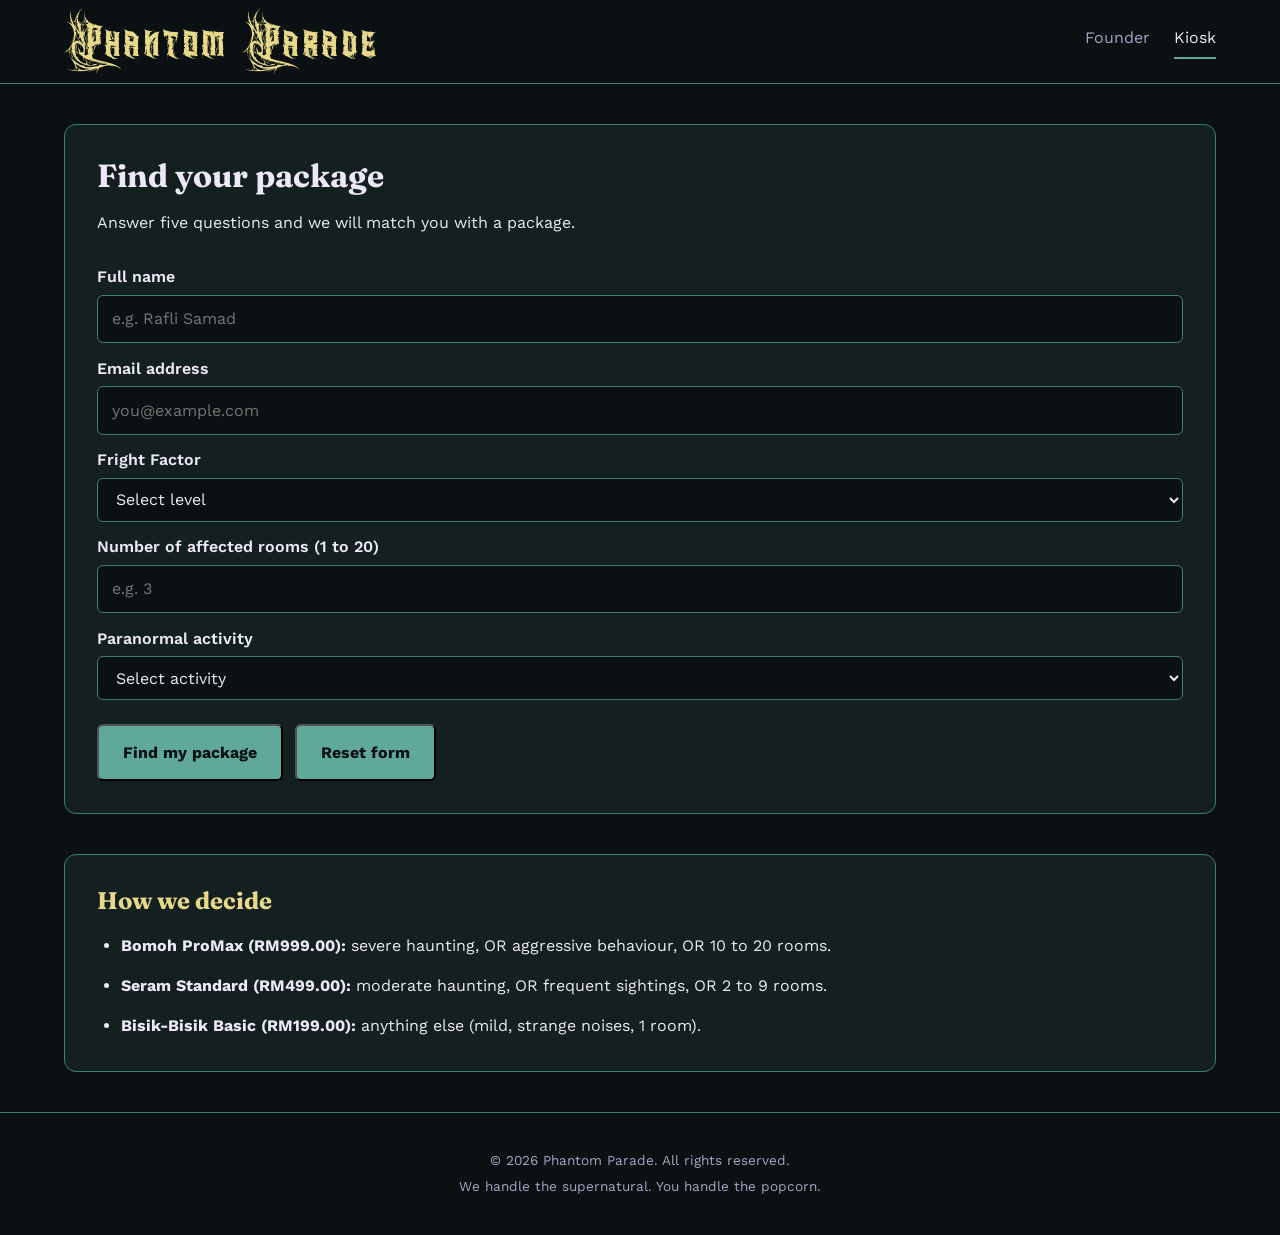
==== recommender.html @ 706d47e7 "Add files via upload" ====
<!DOCTYPE html>
<html lang="en">
<head>
  <meta charset="UTF-8">
  <meta name="viewport" content="width=device-width, initial-scale=1">
  <title>Phantom Parade | Package Recommender</title>
  <link rel="preconnect" href="https://fonts.googleapis.com">
  <link href="https://fonts.googleapis.com/css2?family=Fraunces:wght@600;700&family=Work+Sans:wght@400;600;700&display=swap" rel="stylesheet">
  <link rel="stylesheet" href="style.css">
  <link rel="icon" type="image/svg+xml" href="favicon/ghost.svg">
</head>
<body>
  <header class="nav">
    <a class="logo" href="index.html">Phantom Parade</a>
    <nav>
      <a href="index.html">Founder</a>
      <a href="recommender.html" class="active">Kiosk</a>
    </nav>
  </header>

  <main>
    <section class="panel recommender-layout">
      <h1>Find your package</h1>
      <p>Answer five questions and we will match you with a package.</p>

      <form id="hauntForm" novalidate>
        <label for="fullName">Full name</label>
        <input type="text" id="fullName" placeholder="e.g. Rafli Samad">

        <label for="email">Email address</label>
        <input type="email" id="email" placeholder="you@example.com">

        <label for="level">Fright Factor</label>
        <select id="level">
          <option value="">Select level</option>
          <option value="mild">Mild</option>
          <option value="moderate">Moderate</option>
          <option value="severe">Severe</option>
        </select>

        <label for="rooms">Number of affected rooms (1 to 20)</label>
        <input type="number" id="rooms" min="1" max="20" step="1" placeholder="e.g. 3">

        <label for="activity">Paranormal activity</label>
        <select id="activity">
          <option value="">Select activity</option>
          <option value="noises">Strange noises</option>
          <option value="sightings">Frequent sightings</option>
          <option value="aggressive">Aggressive behaviour</option>
        </select>

        <div class="actions">
          <button type="submit" class="btn">Find my package</button>
          <button type="reset" class="btn secondary">Reset form</button>
        </div>
      </form>
    </section>

    <section id="result" class="panel result" hidden aria-live="polite"></section>
    <section class="panel rules">
      <h2>How we decide</h2>
      <ul>
        <li><strong>Bomoh ProMax (RM999.00):</strong> severe haunting, OR aggressive behaviour, OR 10 to 20 rooms.</li>
        <li><strong>Seram Standard (RM499.00):</strong> moderate haunting, OR frequent sightings, OR 2 to 9 rooms.</li>
        <li><strong>Bisik-Bisik Basic (RM199.00):</strong> anything else (mild, strange noises, 1 room).</li>
      </ul>
    </section>
  </main>

  <div id="jumpscare" class="jumpscare" hidden aria-hidden="true">
    <img src="images/ghost.jpg" alt="">
  </div>
  <audio id="scareSound" src="audio/scary.mp3" preload="auto"></audio>

    <footer>
    <p>&copy; 2026 Phantom Parade. All rights reserved.</p>
    <p>We handle the supernatural. You handle the popcorn.</p>
  </footer>
  <script src="js/script.js"></script>
</body>
</html>
---- style.css ----
/* PHANTOM PARADE - GLOBAL SETTINGS*/

:root {
  --bg: #0B1112;
  --panel: #14201F;
  --panel-light: #1B2C29;
  --line: #3F7F73;
  --teal: #5FA89A;
  --light: #E8D98A;
  --text: #ECE8F7;
  --muted: #A9A2C4;
}

@font-face {
  font-family: "Parade";
  src: url("fonts/Heavytal.ttf") format("truetype");
  font-weight: 400;
  font-display: swap;
}

* {
  box-sizing: border-box;
  overscroll-behavior: none;
}

html {
  scroll-behavior: smooth;
}

body {
  margin: 0;
  background: var(--bg);
  color: var(--text);
  font-family: "Work Sans", system-ui, sans-serif;
  line-height: 1.6;
}

h1, h2, h3 {
  font-family: "Fraunces", Georgia, serif;
  line-height: 1.2;
}

a {
  color: var(--light);
  text-decoration: none;
}

button, input, select {
  font: inherit;
}

.recommender-layout {
  width: 90%;
  max-width: 1400px;
  margin: 2.5rem auto;
  display: flex;
  flex-direction: column;
  gap: .5rem;
  padding: 1.5rem 2rem;
  background: var(--panel);
  border: 1px solid var(--line);
  border-radius: 12px;
}

.recommender-layout h1 {
  margin: 0 0 .4rem;
  font-size: 2rem;
}

/* Description */
.recommender-layout > p {
  margin: 0 0 .5rem;
}

/* Form spacing */
.recommender-layout label {
  margin: .8rem 0 .3rem;
}

.recommender-layout input,
.recommender-layout select {
  padding: .65rem .85rem;
}

.rules {
  width: 90%;
  max-width: 1400px;
  margin: 0 auto 2.5rem;
  padding: 2rem;
}

.rules h2 {
  color: var(--light);
  margin-top: 0;
  margin-bottom: 1rem;
}

.rules ul {
  padding-left: 1.5rem;
  margin-bottom: 0;
}

.rules li {
  margin-bottom: .8rem;
  line-height: 1.7;
}

.rules li:last-child {
  margin-bottom: 0;
}

/* Navigation */
.nav {
  display: flex;
  justify-content: space-between;
  align-items: center;
  flex-wrap: wrap;
  gap: 1rem;
  padding: 1rem 5%;
  background: var(--bg);
  border-bottom: 1px solid var(--line);
}

.logo {
  font-family: "Parade", Georgia, serif;
  font-size: 2rem;
  color: var(--light);
  letter-spacing: .08em;
}

.nav nav {
  display: flex;
  gap: 1.5rem;
}

.nav nav a {
  color: var(--muted);
  padding-bottom: .4rem;
  transition: color .3s ease;
}

.nav nav a:hover,
.nav nav a.active {
  color: var(--text);
  border-bottom: 2px solid var(--teal);
}

/* Hero Slider */
.hero {
  position: relative;
  width: 100%;
  aspect-ratio: 16 / 5;
  min-height: 0px;
  max-height: none;
  margin-bottom: 3rem;
  overflow: hidden;
  background: var(--panel);
}

.slide {
  position: absolute;
  inset: 0;
  opacity: 0;
  pointer-events: none;
  transition: opacity 1s ease;
}

.slide.active {
  opacity: 1;
  pointer-events: auto;
}

.slide img {
  width: 100%;
  height: 100%;
  object-fit: cover;
  display: block;
}

.slide-buttons {
  position: absolute;
  left: 20%;
  top: 80%;                 
  display: flex;
  gap: 1rem;
}

html { 
  scroll-behavior: smooth; 
}

/* Slider arrows */
.arrow {
  position: absolute;
  top: 50%;
  transform: translateY(-50%);
  z-index: 2;
  width: 44px;
  height: 44px;
  border: 1px solid var(--light);
  border-radius: 50%;
  background: rgba(11, 17, 18, .65);
  color: var(--light);
  font-size: 1.1rem;
  cursor: pointer;
  transition: background .3s, color .3s;
}

.arrow:hover {
  background: var(--light);
  color: var(--bg);
}

.prev {
  left: 20px;
}

.next {
  right: 20px;
}

/* Slider dots */
.dots {
  position: absolute;
  bottom: 16px;
  left: 50%;
  transform: translateX(-50%);
  display: flex;
  gap: .6rem;
  z-index: 2;
}

.dots button {
  width: 11px;
  height: 11px;
  padding: 0;
  border: 1px solid var(--light);
  border-radius: 50%;
  background: transparent;
  cursor: pointer;
}

.dots button.active {
  background: var(--light);
}

/*Main Layout */
.layout {
  max-width: 1350px;
  margin: 0 auto;
  padding: 0 2rem 4rem;
  display: grid;
  grid-template-columns: 300px minmax(0, 1fr);
  gap: 2.5rem;
  align-items: start;
}

.founder {
  position: sticky;
  top: 2rem;
  padding: 1.5rem;
  background: var(--panel);
  border: 1px solid var(--line);
  border-radius: 14px;
  text-align: center;
}

.founder-image {
  margin-bottom: 1.5rem;
}

.portrait {
  display: block;
  width: 100%;
  aspect-ratio: 1 / 1;
  object-fit: cover;
  border: 3px solid var(--teal);
  border-radius: 12px;
}

.eyebrow {
  color: var(--teal);
  font-size: .72rem;
  font-weight: 700;
  letter-spacing: .15em;
  text-transform: uppercase;
}

.profile h1 {
  font-size: 1.8rem;
  margin: .5rem 0;
  color: var(--light);
}

.role {
  color: var(--muted);
  font-size: .9rem;
  margin-bottom: 1.5rem;
}

.profile-details {
  border-top: 1px solid var(--line);
  padding-top: 1rem;
  text-align: left;
}

.detail {
  display: flex;
  flex-direction: column;
  gap: .15rem;
  margin-bottom: .9rem;
}

.detail span {
  color: var(--muted);
  font-size: .8rem;
}

.detail strong {
  font-size: .95rem;
}

.content {
  min-width: 0;
}

.panel {
  background: var(--panel);
  border: 1px solid var(--line);
  border-radius: 12px;
  padding: 2rem;
}

.introduction {
  margin-bottom: 3rem;
  padding: 2.5rem;
}

.introduction h2 {
  font-size: clamp(2rem, 4vw, 3.3rem);
  margin: .5rem 0 1rem;
}

.introduction h2 span {
  color: var(--light);
}

.introduction > p:not(.eyebrow) {
  max-width: 650px;
  color: var(--muted);
  margin-bottom: 1.8rem;
}

.btn {
  display: inline-flex;
  align-items: center;
  justify-content: center;
  gap: .8rem;
  padding: .85rem 1.5rem;
  background: var(--teal);
  color: var(--bg);
  border-radius: 6px;
  font-weight: 700;
  cursor: pointer;
  transition: background .3s ease,
              transform .3s ease;
}

.btn:hover {
  background: var(--light);
  transform: translateY(-3px);
}


/*PACKAGE SECTION */
.package-section {
  margin-bottom: 3rem;
}

.section-heading {
  margin-bottom: 1.5rem;
}

.section-heading h2 {
  font-size: 1.8rem;
  margin: .3rem 0;
}

.packages {
  display: grid;
  grid-template-columns: repeat(3, minmax(0, 1fr));
  gap: 1rem;
  align-items: stretch;
}

.package-card {
  position: relative;
  display: flex;
  flex-direction: column;
  min-height: 280px;
  padding: 1.5rem;
  overflow: hidden;
  transition: border-color .3s ease,
              box-shadow .3s ease;
}

.package-img {
  display: block;
  width: calc(100% + 3rem);
  height: 300px;                     
  margin: -1.5rem -1.5rem -2rem;      
  object-fit: cover;
  object-position: center;
  -webkit-mask-image: linear-gradient(to bottom, #000 55%, transparent 100%);
  mask-image: linear-gradient(to bottom, #000 55%, transparent 100%);
}

.package-number {
  position: absolute;
  top: 10px;
  right: 15px;
  font-family: "Fraunces", serif;
  font-size: 2.5rem;
  color: rgba(95, 168, 154, .15);
}

.package-type {
  color: var(--teal);
  font-size: .68rem;
  font-weight: 700;
  letter-spacing: .12em;
}

.package-card h3 {
  font-size: 1.35rem;
  margin: .4rem 0;
}

.price {
  color: var(--light);
  font-size: 1.9rem;
  font-weight: 700;
  margin: .5rem 0;
}

.price span {
  font-size: 1rem;
}

.package-divider {
  width: 100%;
  height: 1px;
  background: var(--line);
  margin: .8rem 0;
}

.package-card > p:not(.package-type):not(.price) {
  color: var(--muted);
  font-size: .9rem;
  flex-grow: 1;
}

.package-link {
  display: inline-block;
  margin-top: 1rem;
  font-size: .85rem;
  font-weight: 700;
  color: var(--light);
}

.package-link:hover {
  color: var(--teal);
}

.package-card.featured {
  background: var(--panel-light);
  border-color: var(--teal);
}

/* Shake Animation */
.package-card:hover {
  animation: shake .4s ease-in-out;
  border-color: rgba(255, 255, 255, .8);
  box-shadow:
    0 0 14px rgba(255, 255, 255, .25),
    0 0 35px rgba(95, 168, 154, .2),
    0 18px 36px -8px rgba(255, 255, 255, .15);
}

@keyframes shake {
  0% {
    transform: translate(0, 0) rotate(0);
  }
  20% {
    transform: translate(-3px, 1px) rotate(-1deg);
  }
  40% {
    transform: translate(3px, -1px) rotate(1deg);
  }
  60% {
    transform: translate(-2px, 1px) rotate(-.6deg);
  }
  80% {
    transform: translate(2px, -1px) rotate(.6deg);
  }
  100% {
    transform: translate(0, 0) rotate(0);
  }
}

.closing {
  display: flex;
  justify-content: space-between;
  align-items: center;
  flex-wrap: wrap;
  gap: 1.5rem;
}

.closing h2 {
  font-size: 1.7rem;
  margin: .4rem 0;
  color: var(--light);
}

label {
  display: block;
  margin: 1.1rem 0 .35rem;
  font-weight: 600;
}

input,
select {
  width: 100%;
  padding: .75rem .85rem;

  background: var(--bg);
  color: var(--text);

  border: 1px solid var(--line);
  border-radius: 6px;
}

input:focus,
select:focus,
a:focus-visible,
button:focus-visible {
  outline: 3px solid var(--light);
  outline-offset: 3px;
}

.actions {
  display: flex;
  flex-wrap: wrap;
  gap: .75rem;
  margin-top: 1.5rem;
}

/* Recommendation Result*/
.result {
  border-color: var(--teal);
  margin-bottom: 1.5rem;
}

.result,
.rules {
  width: 90%;
  max-width: 1400px;      
  margin-right: auto;
  margin-left: auto;
}

.result h2 {
  color: var(--light);
}

.result .price {
  font-size: 2.2rem;
}

.result ul {
  padding-left: 1.2rem;
  color: var(--muted);
}

.result[hidden] {
  display: none;
}

.result.reveal {
  animation:
    resultShake .5s ease-in-out,
    resultMist 1.6s ease-out .3s forwards;
}

@keyframes resultShake {
  0%   { transform: translate(0, 0) rotate(0); }
  20%  { transform: translate(-5px, 1px) rotate(-.6deg); }
  40%  { transform: translate(5px, -1px) rotate(.6deg); }
  60%  { transform: translate(-3px, 1px) rotate(-.4deg); }
  80%  { transform: translate(3px, -1px) rotate(.4deg); }
  100% { transform: translate(0, 0) rotate(0); }
}

@keyframes resultMist {
  0% {
    box-shadow:
      0 0 0 0 rgba(255, 255, 255, 0),
      0 0 0 0 rgba(95, 168, 154, 0);
  }
  50% {
    box-shadow:
      0 -20px 80px 20px rgba(255, 255, 255, .22),
      0 10px 110px 40px rgba(95, 168, 154, .30);
  }
  100% {
    box-shadow:
      0 -10px 60px 10px rgba(255, 255, 255, .10),
      0 10px 90px 25px rgba(95, 168, 154, .18);
  }
}

.recommender-layout, .rules {
  transition: box-shadow .4s ease, border-color .4s ease;
}

.recommender-layout:hover, .rules:hover {
  border-color: var(--teal);
  box-shadow:
    0 0 12px rgba(95, 168, 154, .35),
    0 0 36px rgba(95, 168, 154, .22),
    0 0 70px rgba(232, 217, 138, .10);
}

/* Footer*/
footer {
  text-align: center;
  padding: 2rem 1rem;
  color: var(--muted);
  font-size: .85rem;
  border-top: 1px solid var(--line);
}

footer p {
  margin: .3rem 0;
}

/*Responsive Design*/
@media (max-width: 1000px) {

  .layout {
    grid-template-columns: 1fr;
  }

  .founder {
    position: static;
    max-width: 500px;
    width: 100%;
    margin: 0 auto 1rem;
  }

  .portrait {
    max-width: 280px;
    margin: 0 auto;
  }

  .packages {
    grid-template-columns: repeat(2, minmax(0, 1fr));
  }
}

@media (max-width: 600px) {

  .nav {
    justify-content: center;
    padding: 1rem;
  }

  .logo {
    font-size: 1.7rem;
  }

  .nav nav {
    gap: 1rem;
  }

  .hero {
    aspect-ratio: 16 / 5;
    min-height: 220px;
    max-height: 480px;
    margin-bottom: 2rem;
  }

  .recommender-layout {
    width: 92%;
    margin: 1.5rem auto;
    padding: 1.5rem;
  }

  .layout {
    padding: 0 1rem 2.5rem;
    gap: 1.5rem;
  }

  .introduction {
    padding: 1.5rem;
  }

  .introduction h2 {
    font-size: 2rem;
  }

  .packages {
    grid-template-columns: 1fr;
  }

  .package-card {
    min-height: 240px;
  }

  .closing {
    padding: 1.5rem;
  }

  .arrow {
    width: 36px;
    height: 36px;
    font-size: .9rem;
  }

  .prev {
    left: 10px;
  }

  .next {
    right: 10px;
  }

  .slide-buttons { top: 66%; gap: .5rem; }
  .slide-buttons .btn { padding: .5rem .9rem; font-size: .85rem; }

}

@media (prefers-reduced-motion: reduce) {

  *,
  *::before,
  *::after {
    scroll-behavior: auto !important;
    animation-duration: .01ms !important;
    transition-duration: .01ms !important;
  }

  .package-card:hover {
    animation: none;
  }

}

/*Jumpscare*/
.jumpscare {
  position: fixed;
  inset: 0;
  z-index: 9999;
  display: flex;
  align-items: center;
  justify-content: center;
  background: rgba(0, 0, 0, .45);   
}

.jumpscare[hidden] { display: none; }

.jumpscare img {
  width: 100%;
  height: 100%;
  object-fit: cover;
  animation: scare 1.8s linear forwards;
}

@keyframes scare {
  0%   { transform: scale(1.15); opacity: 1; }   
  10%  { transform: scale(1.25) translate(-14px, 8px); }
  20%  { transform: scale(1.2)  translate(14px, -8px); }
  30%  { transform: scale(1.3)  translate(-10px, 6px); }
  40%  { transform: scale(1.25) translate(10px, -6px); }
  60%  { transform: scale(1.35) translate(-6px, 4px); }
  100% { transform: scale(1.45); opacity: 1; }   
}
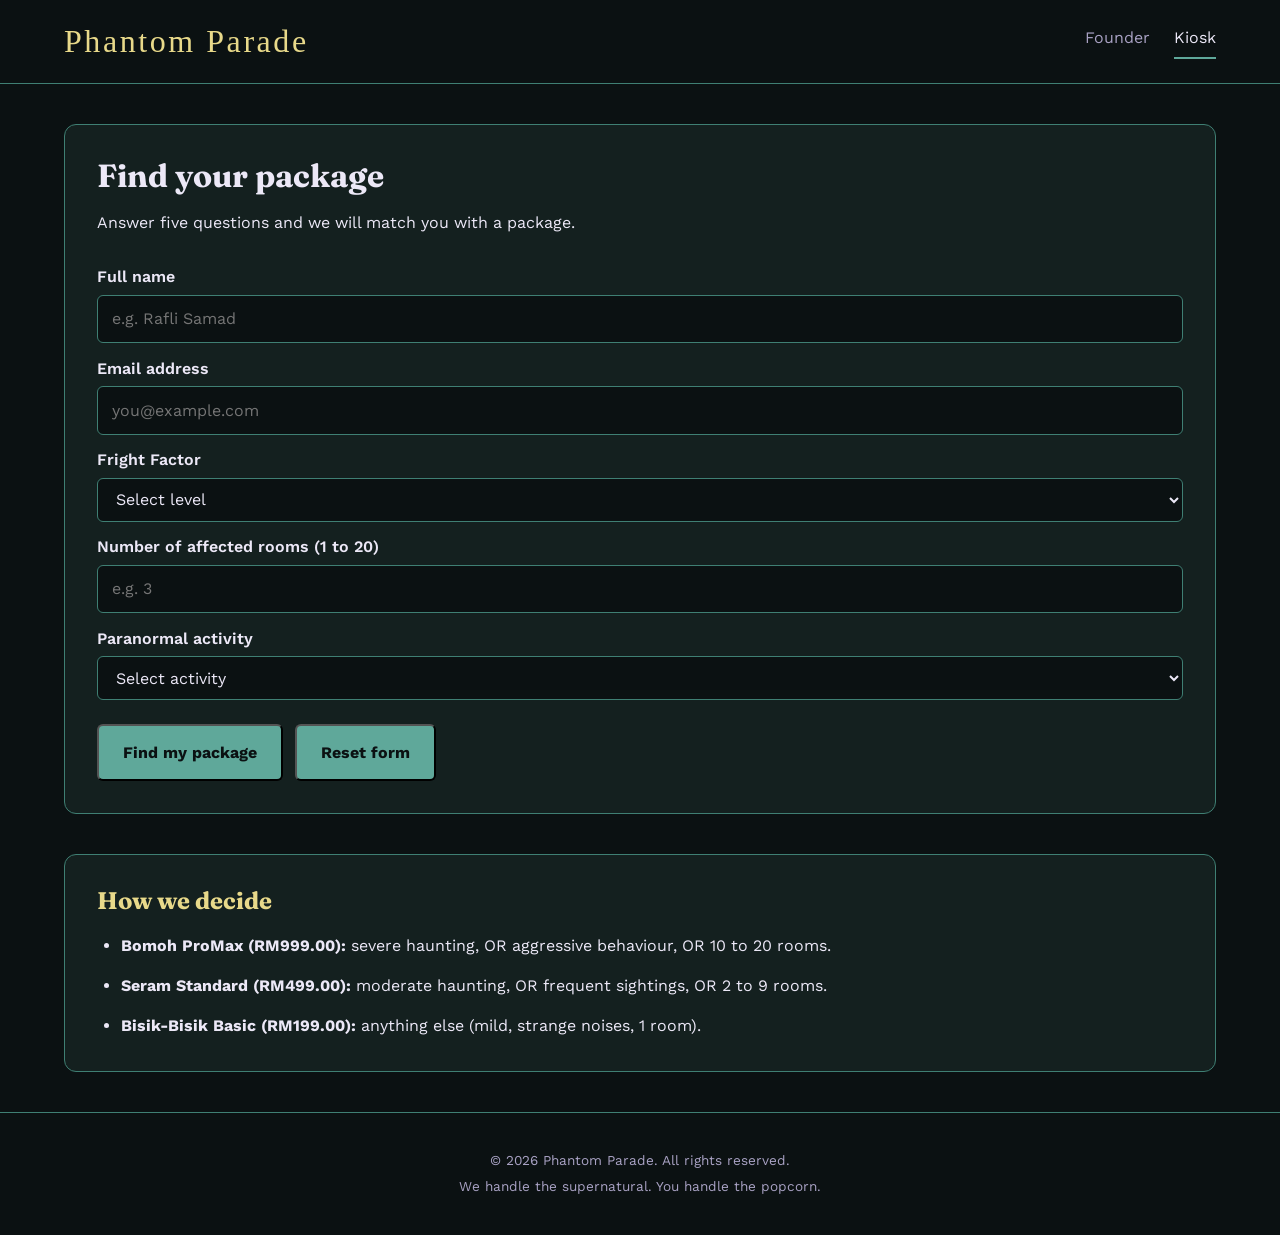
==== commit 95deba24: "Update recommender.html" ====
--- a/recommender.html
+++ b/recommender.html
@@ -6,7 +6,7 @@
   <title>Phantom Parade | Package Recommender</title>
   <link rel="preconnect" href="https://fonts.googleapis.com">
   <link href="https://fonts.googleapis.com/css2?family=Fraunces:wght@600;700&family=Work+Sans:wght@400;600;700&display=swap" rel="stylesheet">
-  <link rel="stylesheet" href="style.css">
+  <link rel="stylesheet" href="css/style.css">
   <link rel="icon" type="image/svg+xml" href="favicon/ghost.svg">
 </head>
 <body>
@@ -78,4 +78,4 @@
   </footer>
   <script src="js/script.js"></script>
 </body>
-</html>+</html>
--- a/css/style.css
+++ b/css/style.css
@@ -0,0 +1,785 @@
+:root {
+  --bg: #0B1112;
+  --panel: #14201F;
+  --panel-light: #1B2C29;
+  --line: #3F7F73;
+  --teal: #5FA89A;
+  --light: #E8D98A;
+  --text: #ECE8F7;
+  --muted: #A9A2C4;
+}
+
+@font-face {
+  font-family: "Parade";
+  src: url("fonts/Heavytal.ttf") format("truetype");
+  font-weight: 400;
+  font-display: swap;
+}
+
+* {
+  box-sizing: border-box;
+  overscroll-behavior: none;
+}
+
+html {
+  scroll-behavior: smooth;
+}
+
+body {
+  margin: 0;
+  background: var(--bg);
+  color: var(--text);
+  font-family: "Work Sans", system-ui, sans-serif;
+  line-height: 1.6;
+}
+
+h1, h2, h3 {
+  font-family: "Fraunces", Georgia, serif;
+  line-height: 1.2;
+}
+
+a {
+  color: var(--light);
+  text-decoration: none;
+}
+
+button, input, select {
+  font: inherit;
+}
+
+.recommender-layout {
+  width: 90%;
+  max-width: 1400px;
+  margin: 2.5rem auto;
+  display: flex;
+  flex-direction: column;
+  gap: .5rem;
+  padding: 1.5rem 2rem;
+  background: var(--panel);
+  border: 1px solid var(--line);
+  border-radius: 12px;
+}
+
+.recommender-layout h1 {
+  margin: 0 0 .4rem;
+  font-size: 2rem;
+}
+
+/* Description */
+.recommender-layout > p {
+  margin: 0 0 .5rem;
+}
+
+/* Form spacing */
+.recommender-layout label {
+  margin: .8rem 0 .3rem;
+}
+
+.recommender-layout input,
+.recommender-layout select {
+  padding: .65rem .85rem;
+}
+
+.rules {
+  width: 90%;
+  max-width: 1400px;
+  margin: 0 auto 2.5rem;
+  padding: 2rem;
+}
+
+.rules h2 {
+  color: var(--light);
+  margin-top: 0;
+  margin-bottom: 1rem;
+}
+
+.rules ul {
+  padding-left: 1.5rem;
+  margin-bottom: 0;
+}
+
+.rules li {
+  margin-bottom: .8rem;
+  line-height: 1.7;
+}
+
+.rules li:last-child {
+  margin-bottom: 0;
+}
+
+/* Navigation */
+.nav {
+  display: flex;
+  justify-content: space-between;
+  align-items: center;
+  flex-wrap: wrap;
+  gap: 1rem;
+  padding: 1rem 5%;
+  background: var(--bg);
+  border-bottom: 1px solid var(--line);
+}
+
+.logo {
+  font-family: "Parade", Georgia, serif;
+  font-size: 2rem;
+  color: var(--light);
+  letter-spacing: .08em;
+}
+
+.nav nav {
+  display: flex;
+  gap: 1.5rem;
+}
+
+.nav nav a {
+  color: var(--muted);
+  padding-bottom: .4rem;
+  transition: color .3s ease;
+}
+
+.nav nav a:hover,
+.nav nav a.active {
+  color: var(--text);
+  border-bottom: 2px solid var(--teal);
+}
+
+/* Hero Slider */
+.hero {
+  position: relative;
+  width: 100%;
+  aspect-ratio: 16 / 5;
+  min-height: 0px;
+  max-height: none;
+  margin-bottom: 3rem;
+  overflow: hidden;
+  background: var(--panel);
+}
+
+.slide {
+  position: absolute;
+  inset: 0;
+  opacity: 0;
+  pointer-events: none;
+  transition: opacity 1s ease;
+}
+
+.slide.active {
+  opacity: 1;
+  pointer-events: auto;
+}
+
+.slide img {
+  width: 100%;
+  height: 100%;
+  object-fit: cover;
+  display: block;
+}
+
+.slide-buttons {
+  position: absolute;
+  left: 20%;
+  top: 80%;                 
+  display: flex;
+  gap: 1rem;
+}
+
+html { 
+  scroll-behavior: smooth; 
+}
+
+/* Slider arrows */
+.arrow {
+  position: absolute;
+  top: 50%;
+  transform: translateY(-50%);
+  z-index: 2;
+  width: 44px;
+  height: 44px;
+  border: 1px solid var(--light);
+  border-radius: 50%;
+  background: rgba(11, 17, 18, .65);
+  color: var(--light);
+  font-size: 1.1rem;
+  cursor: pointer;
+  transition: background .3s, color .3s;
+}
+
+.arrow:hover {
+  background: var(--light);
+  color: var(--bg);
+}
+
+.prev {
+  left: 20px;
+}
+
+.next {
+  right: 20px;
+}
+
+/* Slider dots */
+.dots {
+  position: absolute;
+  bottom: 16px;
+  left: 50%;
+  transform: translateX(-50%);
+  display: flex;
+  gap: .6rem;
+  z-index: 2;
+}
+
+.dots button {
+  width: 11px;
+  height: 11px;
+  padding: 0;
+  border: 1px solid var(--light);
+  border-radius: 50%;
+  background: transparent;
+  cursor: pointer;
+}
+
+.dots button.active {
+  background: var(--light);
+}
+
+/*Main Layout */
+.layout {
+  max-width: 1350px;
+  margin: 0 auto;
+  padding: 0 2rem 4rem;
+  display: grid;
+  grid-template-columns: 300px minmax(0, 1fr);
+  gap: 2.5rem;
+  align-items: start;
+}
+
+.founder {
+  position: sticky;
+  top: 2rem;
+  padding: 1.5rem;
+  background: var(--panel);
+  border: 1px solid var(--line);
+  border-radius: 14px;
+  text-align: center;
+}
+
+.founder-image {
+  margin-bottom: 1.5rem;
+}
+
+.portrait {
+  display: block;
+  width: 100%;
+  aspect-ratio: 1 / 1;
+  object-fit: cover;
+  border: 3px solid var(--teal);
+  border-radius: 12px;
+}
+
+.eyebrow {
+  color: var(--teal);
+  font-size: .72rem;
+  font-weight: 700;
+  letter-spacing: .15em;
+  text-transform: uppercase;
+}
+
+.profile h1 {
+  font-size: 1.8rem;
+  margin: .5rem 0;
+  color: var(--light);
+}
+
+.role {
+  color: var(--muted);
+  font-size: .9rem;
+  margin-bottom: 1.5rem;
+}
+
+.profile-details {
+  border-top: 1px solid var(--line);
+  padding-top: 1rem;
+  text-align: left;
+}
+
+.detail {
+  display: flex;
+  flex-direction: column;
+  gap: .15rem;
+  margin-bottom: .9rem;
+}
+
+.detail span {
+  color: var(--muted);
+  font-size: .8rem;
+}
+
+.detail strong {
+  font-size: .95rem;
+}
+
+.content {
+  min-width: 0;
+}
+
+.panel {
+  background: var(--panel);
+  border: 1px solid var(--line);
+  border-radius: 12px;
+  padding: 2rem;
+}
+
+.introduction {
+  margin-bottom: 3rem;
+  padding: 2.5rem;
+}
+
+.introduction h2 {
+  font-size: clamp(2rem, 4vw, 3.3rem);
+  margin: .5rem 0 1rem;
+}
+
+.introduction h2 span {
+  color: var(--light);
+}
+
+.introduction > p:not(.eyebrow) {
+  max-width: 650px;
+  color: var(--muted);
+  margin-bottom: 1.8rem;
+}
+
+.btn {
+  display: inline-flex;
+  align-items: center;
+  justify-content: center;
+  gap: .8rem;
+  padding: .85rem 1.5rem;
+  background: var(--teal);
+  color: var(--bg);
+  border-radius: 6px;
+  font-weight: 700;
+  cursor: pointer;
+  transition: background .3s ease,
+              transform .3s ease;
+}
+
+.btn:hover {
+  background: var(--light);
+  transform: translateY(-3px);
+}
+
+
+/*PACKAGE SECTION */
+.package-section {
+  margin-bottom: 3rem;
+}
+
+.section-heading {
+  margin-bottom: 1.5rem;
+}
+
+.section-heading h2 {
+  font-size: 1.8rem;
+  margin: .3rem 0;
+}
+
+.packages {
+  display: grid;
+  grid-template-columns: repeat(3, minmax(0, 1fr));
+  gap: 1rem;
+  align-items: stretch;
+}
+
+.package-card {
+  position: relative;
+  display: flex;
+  flex-direction: column;
+  min-height: 280px;
+  padding: 1.5rem;
+  overflow: hidden;
+  transition: border-color .3s ease,
+              box-shadow .3s ease;
+}
+
+.package-img {
+  display: block;
+  width: calc(100% + 3rem);
+  height: 300px;                     
+  margin: -1.5rem -1.5rem -2rem;      
+  object-fit: cover;
+  object-position: center;
+  -webkit-mask-image: linear-gradient(to bottom, #000 55%, transparent 100%);
+  mask-image: linear-gradient(to bottom, #000 55%, transparent 100%);
+}
+
+.package-number {
+  position: absolute;
+  top: 10px;
+  right: 15px;
+  font-family: "Fraunces", serif;
+  font-size: 2.5rem;
+  color: rgba(95, 168, 154, .15);
+}
+
+.package-type {
+  color: var(--teal);
+  font-size: .68rem;
+  font-weight: 700;
+  letter-spacing: .12em;
+}
+
+.package-card h3 {
+  font-size: 1.35rem;
+  margin: .4rem 0;
+}
+
+.price {
+  color: var(--light);
+  font-size: 1.9rem;
+  font-weight: 700;
+  margin: .5rem 0;
+}
+
+.price span {
+  font-size: 1rem;
+}
+
+.package-divider {
+  width: 100%;
+  height: 1px;
+  background: var(--line);
+  margin: .8rem 0;
+}
+
+.package-card > p:not(.package-type):not(.price) {
+  color: var(--muted);
+  font-size: .9rem;
+  flex-grow: 1;
+}
+
+.package-link {
+  display: inline-block;
+  margin-top: 1rem;
+  font-size: .85rem;
+  font-weight: 700;
+  color: var(--light);
+}
+
+.package-link:hover {
+  color: var(--teal);
+}
+
+.package-card.featured {
+  background: var(--panel-light);
+  border-color: var(--teal);
+}
+
+/* Shake Animation */
+.package-card:hover {
+  animation: shake .4s ease-in-out;
+  border-color: rgba(255, 255, 255, .8);
+  box-shadow:
+    0 0 14px rgba(255, 255, 255, .25),
+    0 0 35px rgba(95, 168, 154, .2),
+    0 18px 36px -8px rgba(255, 255, 255, .15);
+}
+
+@keyframes shake {
+  0% {
+    transform: translate(0, 0) rotate(0);
+  }
+  20% {
+    transform: translate(-3px, 1px) rotate(-1deg);
+  }
+  40% {
+    transform: translate(3px, -1px) rotate(1deg);
+  }
+  60% {
+    transform: translate(-2px, 1px) rotate(-.6deg);
+  }
+  80% {
+    transform: translate(2px, -1px) rotate(.6deg);
+  }
+  100% {
+    transform: translate(0, 0) rotate(0);
+  }
+}
+
+.closing {
+  display: flex;
+  justify-content: space-between;
+  align-items: center;
+  flex-wrap: wrap;
+  gap: 1.5rem;
+}
+
+.closing h2 {
+  font-size: 1.7rem;
+  margin: .4rem 0;
+  color: var(--light);
+}
+
+label {
+  display: block;
+  margin: 1.1rem 0 .35rem;
+  font-weight: 600;
+}
+
+input,
+select {
+  width: 100%;
+  padding: .75rem .85rem;
+
+  background: var(--bg);
+  color: var(--text);
+
+  border: 1px solid var(--line);
+  border-radius: 6px;
+}
+
+input:focus,
+select:focus,
+a:focus-visible,
+button:focus-visible {
+  outline: 3px solid var(--light);
+  outline-offset: 3px;
+}
+
+.actions {
+  display: flex;
+  flex-wrap: wrap;
+  gap: .75rem;
+  margin-top: 1.5rem;
+}
+
+/* Recommendation Result*/
+.result {
+  border-color: var(--teal);
+  margin-bottom: 1.5rem;
+}
+
+.result,
+.rules {
+  width: 90%;
+  max-width: 1400px;      
+  margin-right: auto;
+  margin-left: auto;
+}
+
+.result h2 {
+  color: var(--light);
+}
+
+.result .price {
+  font-size: 2.2rem;
+}
+
+.result ul {
+  padding-left: 1.2rem;
+  color: var(--muted);
+}
+
+.result[hidden] {
+  display: none;
+}
+
+.result.reveal {
+  animation:
+    resultShake .5s ease-in-out,
+    resultMist 1.6s ease-out .3s forwards;
+}
+
+@keyframes resultShake {
+  0%   { transform: translate(0, 0) rotate(0); }
+  20%  { transform: translate(-5px, 1px) rotate(-.6deg); }
+  40%  { transform: translate(5px, -1px) rotate(.6deg); }
+  60%  { transform: translate(-3px, 1px) rotate(-.4deg); }
+  80%  { transform: translate(3px, -1px) rotate(.4deg); }
+  100% { transform: translate(0, 0) rotate(0); }
+}
+
+@keyframes resultMist {
+  0% {
+    box-shadow:
+      0 0 0 0 rgba(255, 255, 255, 0),
+      0 0 0 0 rgba(95, 168, 154, 0);
+  }
+  50% {
+    box-shadow:
+      0 -20px 80px 20px rgba(255, 255, 255, .22),
+      0 10px 110px 40px rgba(95, 168, 154, .30);
+  }
+  100% {
+    box-shadow:
+      0 -10px 60px 10px rgba(255, 255, 255, .10),
+      0 10px 90px 25px rgba(95, 168, 154, .18);
+  }
+}
+
+.recommender-layout, .rules {
+  transition: box-shadow .4s ease, border-color .4s ease;
+}
+
+.recommender-layout:hover, .rules:hover {
+  border-color: var(--teal);
+  box-shadow:
+    0 0 12px rgba(95, 168, 154, .35),
+    0 0 36px rgba(95, 168, 154, .22),
+    0 0 70px rgba(232, 217, 138, .10);
+}
+
+/* Footer*/
+footer {
+  text-align: center;
+  padding: 2rem 1rem;
+  color: var(--muted);
+  font-size: .85rem;
+  border-top: 1px solid var(--line);
+}
+
+footer p {
+  margin: .3rem 0;
+}
+
+/*Responsive Design*/
+@media (max-width: 1000px) {
+
+  .layout {
+    grid-template-columns: 1fr;
+  }
+
+  .founder {
+    position: static;
+    max-width: 500px;
+    width: 100%;
+    margin: 0 auto 1rem;
+  }
+
+  .portrait {
+    max-width: 280px;
+    margin: 0 auto;
+  }
+
+  .packages {
+    grid-template-columns: repeat(2, minmax(0, 1fr));
+  }
+}
+
+@media (max-width: 600px) {
+
+  .nav {
+    justify-content: center;
+    padding: 1rem;
+  }
+
+  .logo {
+    font-size: 1.7rem;
+  }
+
+  .nav nav {
+    gap: 1rem;
+  }
+
+  .hero {
+    aspect-ratio: 16 / 5;
+    min-height: 220px;
+    max-height: 480px;
+    margin-bottom: 2rem;
+  }
+
+  .recommender-layout {
+    width: 92%;
+    margin: 1.5rem auto;
+    padding: 1.5rem;
+  }
+
+  .layout {
+    padding: 0 1rem 2.5rem;
+    gap: 1.5rem;
+  }
+
+  .introduction {
+    padding: 1.5rem;
+  }
+
+  .introduction h2 {
+    font-size: 2rem;
+  }
+
+  .packages {
+    grid-template-columns: 1fr;
+  }
+
+  .package-card {
+    min-height: 240px;
+  }
+
+  .closing {
+    padding: 1.5rem;
+  }
+
+  .arrow {
+    width: 36px;
+    height: 36px;
+    font-size: .9rem;
+  }
+
+  .prev {
+    left: 10px;
+  }
+
+  .next {
+    right: 10px;
+  }
+
+  .slide-buttons { top: 66%; gap: .5rem; }
+  .slide-buttons .btn { padding: .5rem .9rem; font-size: .85rem; }
+
+}
+
+@media (prefers-reduced-motion: reduce) {
+
+  *,
+  *::before,
+  *::after {
+    scroll-behavior: auto !important;
+    animation-duration: .01ms !important;
+    transition-duration: .01ms !important;
+  }
+
+  .package-card:hover {
+    animation: none;
+  }
+
+}
+
+/*Jumpscare*/
+.jumpscare {
+  position: fixed;
+  inset: 0;
+  z-index: 9999;
+  display: flex;
+  align-items: center;
+  justify-content: center;
+  background: rgba(0, 0, 0, .45);   
+}
+
+.jumpscare[hidden] { display: none; }
+
+.jumpscare img {
+  width: 100%;
+  height: 100%;
+  object-fit: cover;
+  animation: scare 1.8s linear forwards;
+}
+
+@keyframes scare {
+  0%   { transform: scale(1.15); opacity: 1; }   
+  10%  { transform: scale(1.25) translate(-14px, 8px); }
+  20%  { transform: scale(1.2)  translate(14px, -8px); }
+  30%  { transform: scale(1.3)  translate(-10px, 6px); }
+  40%  { transform: scale(1.25) translate(10px, -6px); }
+  60%  { transform: scale(1.35) translate(-6px, 4px); }
+  100% { transform: scale(1.45); opacity: 1; }   
+}
